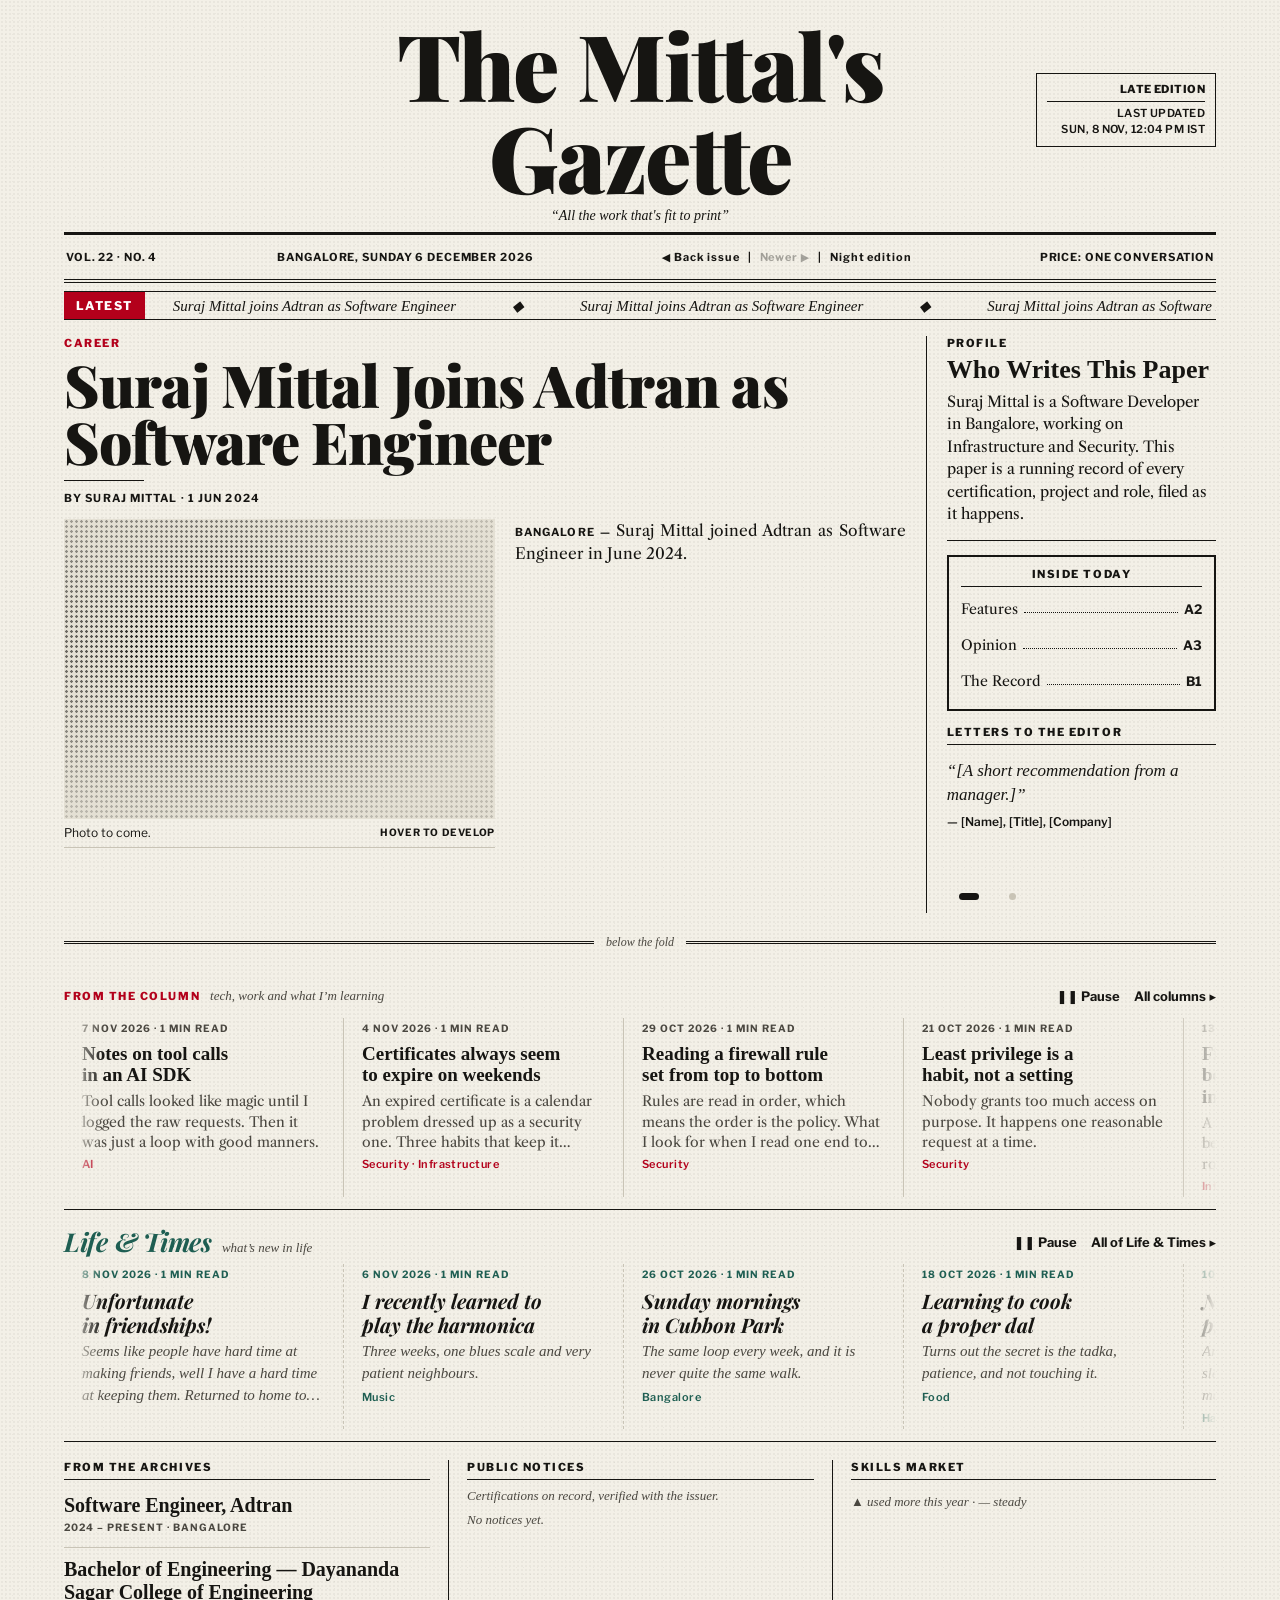
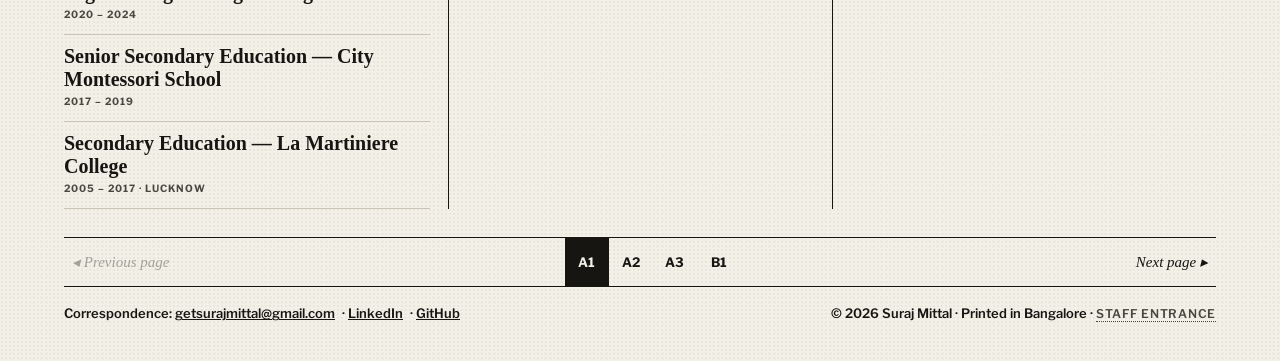
==== index.html @ 49b5676a "Replace the masthead clock with a Quote of the day The left ear now shows one quote a day from a lis" ====
<!doctype html>
<html lang="en">
<head>
<meta charset="utf-8">
<meta name="viewport" content="width=device-width, initial-scale=1">
<title>The Gazette</title>
<meta name="description" content="A running record of certifications, projects and work.">
<link rel="preconnect" href="https://fonts.googleapis.com">
<link rel="preconnect" href="https://fonts.gstatic.com" crossorigin>
<link href="https://fonts.googleapis.com/css2?family=Old+Standard+TT:ital,wght@0,400;0,700;1,400&family=Playfair+Display:wght@700;800;900&family=Libre+Caslon+Text:ital,wght@0,400;0,700;1,400&family=Libre+Franklin:wght@500;600;700;800&display=swap" rel="stylesheet">
<link rel="stylesheet" href="styles.css?v=20261108d">
<script>try{if(localStorage.getItem('gz-theme')==='night')document.documentElement.dataset.theme='night'}catch(e){}</script>
</head>
<body>

<div class="minibar" id="minibar">
  <div class="progress" id="progress"></div>
  <div class="wrap minibar-row">
    <a class="mini-title" href="#A1" data-brand>The Gazette</a>
    <nav class="mini-nav" aria-label="Pages" id="miniNav"></nav>
  </div>
</div>

<div class="wrap paper" id="paper">
  <header class="masthead-row" id="mastheadRow">
    <div class="ear ear-quote" id="quoteEar">
      <div class="ear-h">Quote of the day</div>
      <blockquote class="qotd" id="qotd"></blockquote>
    </div>
    <h1 class="masthead" data-brand>The Gazette</h1>
    <div class="ear ear-r">
      <div class="ear-h">Late edition</div>
      Last updated<br><span id="lastUpdated">—</span>
    </div>
  </header>
  <div class="motto">“All the work that's fit to print”</div>

  <div class="dateline">
    <span>Vol. <span id="vol"></span> · No. <span id="edNo"></span></span>
    <span id="dateText"></span>
    <span class="dateline-ctrls">
      <button type="button" class="lnk" id="older">◀ Back issue</button><span aria-hidden="true">|</span>
      <button type="button" class="lnk" id="newer">Newer ▶</button><span aria-hidden="true">|</span>
      <button type="button" class="lnk" id="nightBtn">Night edition</button>
    </span>
    <span>Price: one conversation</span>
  </div>
  <div class="dbl-rule"></div>

  <div class="ticker" aria-label="Latest headlines">
    <div class="ticker-tag">LATEST</div>
    <div class="ticker-win"><div class="ticker-run" id="tickerRun"></div></div>
  </div>

  <main id="pages">
    <!-- A1 · Front page -->
    <section class="page" data-page="A1" aria-label="Front page">
      <div class="front">
        <article class="lead story" id="lead"></article>
        <aside class="side">
          <div class="side-block">
            <div class="label">Profile</div>
            <h3 class="side-h">Who Writes This Paper</h3>
            <p class="just" id="profile"></p>
          </div>
          <div class="boxed">
            <div class="label center ruled">Inside Today</div>
            <div id="inside"></div>
          </div>
          <div id="lettersWrap">
            <div class="label ruled">Letters to the Editor</div>
            <div class="letter-box"><blockquote id="letter"></blockquote></div>
            <div class="dots" id="letterDots"></div>
          </div>
        </aside>
      </div>
      <div class="fold"><span></span><em>below the fold</em><span></span></div>
      <section class="strip-wrap tech" id="strip-tech" hidden aria-label="From The Column: tech, work and learning">
        <div class="strip-head">
          <div class="strip-title"><span class="label red">From The Column</span><span class="strip-sub">tech, work and what I’m learning</span></div>
          <span class="strip-ctrls">
            <button type="button" class="lnk strong strip-pause" data-strip="tech" aria-pressed="false">❚❚ Pause</button>
            <a class="lnk strong" href="#A3">All columns ▸</a>
          </span>
        </div>
        <div class="strip"><div class="strip-run"></div></div>
      </section>
      <section class="strip-wrap life" id="strip-life" hidden aria-label="Life and Times: what's new in life">
        <div class="strip-head">
          <div class="strip-title"><span class="strip-name">Life &amp; Times</span><span class="strip-sub">what’s new in life</span></div>
          <span class="strip-ctrls">
            <button type="button" class="lnk strong strip-pause" data-strip="life" aria-pressed="false">❚❚ Pause</button>
            <a class="lnk strong" href="#A3/life">All of Life &amp; Times ▸</a>
          </span>
        </div>
        <div class="strip"><div class="strip-run"></div></div>
      </section>
      <div class="below reveal">
        <div class="col"><div class="label ruled">From the Archives</div><div id="archives"></div></div>
        <div class="col col-rule"><div class="label ruled">Public Notices</div><p class="note">Certifications on record, verified with the issuer.</p><div id="notices"></div></div>
        <div class="col col-rule"><div class="label ruled">Skills Market</div><table class="market"><tbody id="market"></tbody></table><p class="note">▲ used more this year · — steady</p></div>
      </div>
    </section>

    <!-- A2 · Features -->
    <section class="page" data-page="A2" aria-label="Features" hidden>
      <div id="feature"></div>
      <div class="more-features" id="moreFeatures"></div>
    </section>

    <!-- A3 · Opinion -->
    <section class="page" data-page="A3" aria-label="Opinion" hidden>
      <div class="front">
        <div class="lead">
          <div class="label red ruled">A3 · Opinion — The Editor's Column</div>
          <div id="columns"></div>
        </div>
        <aside class="side">
          <div class="boxed thin" id="correctionsWrap">
            <div class="label ruled">Corrections &amp; Clarifications</div>
            <div id="corrections"></div>
          </div>
        </aside>
      </div>
    </section>

    <!-- B1 · The Record -->
    <section class="page" data-page="B1" aria-label="The Record" hidden>
      <div class="label red">B1 · The Record</div>
      <div class="scoreboard" id="scoreboard"></div>
      <div class="front">
        <div class="lead"><div class="label ruled">Honours List</div><div id="honours"></div></div>
        <aside class="side wide">
          <div class="label ruled">The Morgue — every edition ever printed</div>
          <div class="years" id="years"></div>
          <div id="morgue" class="fadeable"></div>
        </aside>
      </div>
    </section>
  </main>

  <nav class="pager" aria-label="Turn page">
    <button type="button" class="lnk it" id="prevPage">◂ Previous page</button>
    <div id="pagerNums"></div>
    <button type="button" class="lnk it" id="nextPage">Next page ▸</button>
  </nav>

  <footer class="foot" id="contact"></footer>
</div>

<div class="extra" id="extra" role="status" hidden>
  <div class="extra-top"><span class="extra-h">Extra! Extra!</span><button type="button" class="x" id="extraClose" aria-label="Dismiss">×</button></div>
  <p id="extraText"></p>
  <a class="lnk strong" id="extraGo" href="#A1">Catch up ▸</a>
</div>

<noscript><p class="wrap">This paper needs JavaScript to print. Please enable it.</p></noscript>
<script src="app.js?v=20261108d"></script>
</body>
</html>
---- styles.css ----
[hidden]{display:none !important}
:root{
  --bg:#F3F0E7; --ink:#161512; --sub:#4A4740; --rule:#C9C4B6;
  --grain:rgba(0,0,0,.045); --photo:#E4E0D4;
  --toneA:#C9B48A; --toneB:#8C7A5B; --toneC:#3E372B;
  --up:#0B6E3A; --red:#B3001B; --life:#1E5E52;
  --serif:'Libre Caslon Text',Georgia,serif;
  --display:'Playfair Display',Georgia,serif;
  --old:'Old Standard TT',Georgia,serif;
  --sans:'Libre Franklin',system-ui,sans-serif;
  --black:'Playfair Display',Georgia,serif;
}
:root[data-theme="night"]{
  --bg:#17160F; --ink:#E9E5DA; --sub:#B5B0A3; --rule:#45423A;
  --grain:rgba(255,255,255,.035); --photo:#26241D;
  --toneA:#8A7E62; --toneB:#4A4334; --toneC:#22201A; --up:#6FD39A; --life:#5FBFA9;
}
*{box-sizing:border-box}
html{scroll-behavior:smooth}
body{
  margin:0; color:var(--ink); font-family:var(--serif);
  background-color:var(--bg);
  background-image:radial-gradient(var(--grain) .8px,transparent 1px),radial-gradient(var(--grain) .6px,transparent .9px);
  background-size:4px 4px,7px 7px; background-position:0 0,2px 3px;
  transition:background-color .5s,color .5s;
}
a{color:inherit} a:hover{color:var(--red)}
img{max-width:100%;display:block}
.wrap{max-width:1200px;margin:0 auto;padding-left:24px;padding-right:24px}
.paper{padding-top:18px;padding-bottom:40px;transform-origin:top center;animation:unfold 1.1s cubic-bezier(.2,.8,.2,1) both}

/* buttons that look like newspaper text */
.lnk{min-height:44px;padding:0 8px;border:0;background:transparent;color:var(--ink);font:inherit;letter-spacing:inherit;cursor:pointer;text-decoration:none;display:inline-flex;align-items:center}
.lnk:hover{text-decoration:underline;text-underline-offset:3px;color:var(--ink)}
.lnk.it{font:italic 15px var(--old)}
.lnk.strong{font:700 13px var(--sans);padding:0}
.lnk:disabled{opacity:.35;cursor:default;text-decoration:none}
:focus-visible{outline:2px solid var(--red);outline-offset:2px}

/* sticky mini masthead */
.minibar{position:fixed;top:0;left:0;right:0;z-index:20;background:var(--bg);border-bottom:1px solid var(--ink);transform:translateY(-100%);opacity:0;transition:transform .35s,opacity .35s}
.minibar.on{transform:none;opacity:1}
.progress{height:3px;background:var(--red);transform-origin:left;transform:scaleX(0)}
.minibar-row{display:flex;flex-wrap:wrap;align-items:center;justify-content:space-between;gap:8px}
.mini-title{font:900 24px var(--black);letter-spacing:-.01em;text-decoration:none}
.mini-nav{display:flex;flex-wrap:wrap}
.mini-nav a{min-height:44px;padding:0 10px;display:inline-flex;align-items:center;text-decoration:none;font:600 12px var(--sans);letter-spacing:.06em;text-transform:uppercase}
.mini-nav a[aria-current="page"]{font-weight:800;box-shadow:inset 0 -3px 0 var(--red)}

/* masthead */
.masthead-row{display:flex;flex-wrap:wrap;align-items:center;gap:16px}
.ear{flex:1 1 180px;border:1px solid var(--ink);padding:8px 10px;font:600 11px/1.45 var(--sans);text-transform:uppercase;letter-spacing:.04em}
.ear-r{text-align:right}
/* quote of the day (left ear) */
.ear-quote.empty{visibility:hidden} /* keeps the masthead centred when there is no quote */
.qotd{margin:0;font:italic 400 14px/1.4 var(--old);text-transform:none;letter-spacing:0;display:-webkit-box;-webkit-line-clamp:5;-webkit-box-orient:vertical;overflow:hidden}
.qotd footer{margin-top:4px;font:600 10.5px var(--sans);font-style:normal;letter-spacing:.06em;text-transform:uppercase;color:var(--sub)}
#lastUpdated{font-variant-numeric:tabular-nums}
.ear-h{font-weight:800;border-bottom:1px solid var(--ink);padding-bottom:3px;margin-bottom:4px}
.masthead{flex:999 1 520px;margin:0;text-align:center;font:900 clamp(44px,7.4vw,92px)/1 var(--black);letter-spacing:-.02em}
.motto{text-align:center;font:italic 14px var(--old);margin:6px 0 8px}
.dateline{border-top:3px solid var(--ink);border-bottom:1px solid var(--ink);padding:0 2px;display:flex;flex-wrap:wrap;align-items:center;justify-content:space-between;gap:4px 16px;font:700 11px var(--sans);text-transform:uppercase;letter-spacing:.08em}
.dateline-ctrls{display:flex;align-items:center;flex-wrap:wrap}
.dbl-rule{height:3px;border-bottom:1px solid var(--ink)}

/* ticker */
.ticker{display:flex;margin-top:8px;border-top:1px solid var(--ink);border-bottom:1px solid var(--ink);overflow:hidden}
.ticker-tag{flex:none;padding:6px 12px;background:var(--red);color:#fff;font:800 12px var(--sans);letter-spacing:.12em;display:flex;align-items:center}
.ticker-win{flex:1;overflow:hidden;white-space:nowrap;display:flex;align-items:center}
.ticker-run{display:inline-block;animation:tick 34s linear infinite;font:italic 15px var(--old)}
.ticker-run span{padding:0 28px}
.ticker-run .half{padding:0}
.ticker:hover .ticker-run{animation-play-state:paused}

/* common text bits */
.label{font:800 11px var(--sans);letter-spacing:.14em;text-transform:uppercase}
.label.red{color:var(--red)}
.label.center{text-align:center}
.ruled{border-bottom:1px solid var(--ink);padding-bottom:5px;margin-bottom:4px}
.note{margin:8px 0 6px;font:italic 13px var(--old);color:var(--sub)}
.just{text-align:justify;hyphens:auto}
.side .just{text-align:left;hyphens:manual} /* the sidebar is too narrow to justify without wide gaps */
.kicker{font:800 11px var(--sans);letter-spacing:.14em;text-transform:uppercase;color:var(--red)}
.byline{font:700 11px var(--sans);letter-spacing:.1em;text-transform:uppercase;margin-bottom:14px}
.deck{margin:0 0 10px;font:italic 400 22px/1.3 var(--old)}
.short-rule{width:80px;border-top:1px solid var(--ink);margin:10px 0}

/* front page */
.page{margin-top:16px}
.page.turning{transform-origin:left center;animation:pageIn .7s cubic-bezier(.2,.8,.2,1) both}
.front{display:flex;flex-wrap:wrap}
.lead{flex:999 1 620px;min-width:0;padding-right:20px;transition:opacity .3s}
.lead.fading{opacity:0}
.side{flex:1 1 290px;min-width:0;border-left:1px solid var(--ink);padding-left:20px;display:flex;flex-direction:column;gap:14px}
.side.wide{flex:1 1 360px}
.side-block{border-bottom:1px solid var(--ink);padding-bottom:14px}
.side-h{margin:6px 0;font:700 26px/1.1 var(--old)}
.side p{margin:0;font-size:15px;line-height:1.5}
.boxed{border:2px solid var(--ink);padding:10px 12px}
.boxed.thin{border-width:1px;padding:14px}
.headline{margin:6px 0 8px;font:900 clamp(36px,5vw,58px)/.98 var(--display);letter-spacing:-.015em;animation:ink 1.2s ease-out .9s both}
.lead-grid{display:flex;flex-wrap:wrap;gap:20px}
.np-body{flex:1 1 280px;min-width:0;font-size:15.5px;line-height:1.5;text-align:justify;hyphens:auto}
.np-body p{margin:0 0 10px;text-indent:1.4em}
.np-body p:first-child{text-indent:0}
.np-body .city{font:700 11px var(--sans);letter-spacing:.1em}
.dropcap{float:left;font:900 58px/.82 var(--display);padding:6px 6px 0 0}
.story .hl{background-image:linear-gradient(currentColor,currentColor);background-size:0 1px;background-repeat:no-repeat;background-position:0 100%;transition:background-size .45s ease}
.story:hover .hl,.story:focus-within .hl{background-size:100% 1px}

/* halftone photo */
.photo{flex:1 1 320px;margin:0}
.photo-frame{position:relative;height:300px;background:var(--photo);overflow:hidden}
.photo-frame img{width:100%;height:100%;object-fit:cover;filter:grayscale(1) contrast(1.15);transition:filter .7s}
.photo .tone{position:absolute;inset:0;background:radial-gradient(ellipse at 38% 42%,var(--toneA) 0%,var(--toneB) 55%,var(--toneC) 100%);opacity:0;transition:opacity .7s}
.photo .dots{position:absolute;inset:0;background-image:radial-gradient(circle,var(--ink) 1.1px,transparent 1.5px);background-size:5px 5px;-webkit-mask-image:radial-gradient(ellipse at 38% 42%,#000 18%,rgba(0,0,0,.55) 45%,rgba(0,0,0,.18) 80%);mask-image:radial-gradient(ellipse at 38% 42%,#000 18%,rgba(0,0,0,.55) 45%,rgba(0,0,0,.18) 80%);transition:opacity .7s}
.photo.has-img .dots{-webkit-mask-image:none;mask-image:none;opacity:.35;mix-blend-mode:multiply}
.photo:hover .dots{opacity:.08}
.photo:hover .tone{opacity:1}
.photo:hover img{filter:none}
.photo figcaption{font:12px/1.4 var(--sans);margin-top:6px;padding-bottom:6px;border-bottom:1px solid var(--rule);display:flex;justify-content:space-between;gap:12px}
.photo figcaption b{font-weight:700;letter-spacing:.06em;text-transform:uppercase;font-size:10px;white-space:nowrap}

/* inside index */
.idx{width:100%;min-height:36px;display:flex;align-items:center;gap:6px;text-decoration:none;font:14px var(--serif)}
.idx .lead-dots{flex:1;border-bottom:1px dotted var(--ink);margin-top:8px}
.idx b{font:700 13px var(--sans)}
.idx:hover span:first-child{text-decoration:underline}

/* letters */
.letter-box{min-height:132px}
.letter-box blockquote{margin:0;padding:10px 0 0;font:italic 17px/1.45 var(--old);transition:opacity .5s}
.letter-box blockquote.off{opacity:0}
.letter-box footer{font:600 12px var(--sans);font-style:normal;margin-top:6px}
.dots{display:flex}
.dots button{width:44px;height:32px;padding:0;border:0;background:transparent;cursor:pointer;display:flex;align-items:center;justify-content:center}
.dots span{display:block;width:7px;height:7px;border-radius:4px;background:var(--rule);transition:width .3s,background .3s}
.dots button[aria-current="true"] span{width:20px;background:var(--ink)}

/* below the fold */
.fold{display:flex;align-items:center;gap:12px;margin:22px 0 14px;font:italic 12px var(--old);color:var(--sub)}
.fold span{flex:1;border-top:3px double var(--ink)}
/* From The Column: published posts drifting sideways below the fold */
.strip-wrap{border-bottom:1px solid var(--ink);padding:10px 0 12px}
.strip-wrap:last-of-type{margin-bottom:18px}
.strip-head{display:flex;flex-wrap:wrap;justify-content:space-between;align-items:center;gap:4px 12px}
.strip-title{display:flex;flex-wrap:wrap;align-items:baseline;gap:4px 10px}
.strip-sub{font:italic 13px var(--old);color:var(--sub)}
.strip-ctrls{display:flex;gap:14px}
.strip-wrap.life .strip-run{animation-direction:reverse}
.strip-name{font:italic 700 26px/1 var(--display);color:var(--life);letter-spacing:-.01em}
.life .post-card{border-right-style:dashed}
.life .post-card h4{font:italic 700 20px/1.18 var(--display)}
.life .post-card p{font:italic 15px/1.45 var(--old)}
.life .post-card .tags,.life .post-card .meta{color:var(--life)}
.col-section{font:italic 700 24px var(--display);color:var(--life);border-bottom:1px solid var(--ink);padding-bottom:6px;margin:30px 0 4px}
.col-section.tech{font:800 11px var(--sans);letter-spacing:.14em;text-transform:uppercase;color:var(--red);margin-top:16px}
.strip{overflow:hidden;-webkit-mask-image:linear-gradient(90deg,transparent,#000 40px,#000 calc(100% - 40px),transparent);mask-image:linear-gradient(90deg,transparent,#000 40px,#000 calc(100% - 40px),transparent)}
.strip-run{display:flex;width:max-content;animation:tick var(--lap,48s) linear infinite}
.strip:hover .strip-run,.strip:focus-within .strip-run,.strip-wrap.paused .strip-run{animation-play-state:paused}
.strip.still{-webkit-mask-image:none;mask-image:none}
.strip.still .strip-run{animation:none}
.post-card{width:280px;flex:none;padding:4px 18px;border-right:1px solid var(--rule);text-decoration:none;display:flex;flex-direction:column;gap:5px}
.post-card:hover h4{text-decoration:underline;text-underline-offset:3px}
.post-card h4{margin:0;font:700 19px/1.15 var(--old);text-wrap:balance}
.post-card p{margin:0;font-size:14px;line-height:1.45;color:var(--sub);display:-webkit-box;-webkit-line-clamp:3;-webkit-box-orient:vertical;overflow:hidden}
.post-card .tags{font:600 11px var(--sans);color:var(--red);letter-spacing:.04em}
/* a post on A3 */
.post-body{max-width:68ch;font-size:16.5px;line-height:1.65}
.post-body h2,.post-body h3{font:700 24px/1.2 var(--old);margin:26px 0 8px}
.post-body h3{font-size:20px}
.post-body blockquote{margin:16px 0;padding:4px 0 4px 16px;border-left:3px solid var(--red);font:italic 18px/1.5 var(--old)}
.post-body code{font:14px/1.5 ui-monospace,Consolas,monospace;background:var(--photo);padding:1px 4px}
.post-body pre{overflow-x:auto;background:var(--photo);padding:12px 14px}
.post-body pre code{padding:0;background:none}
.post-body img{margin:16px 0}
.post-tags{display:flex;flex-wrap:wrap;gap:6px;margin:20px 0 4px}
.post-tags span{font:700 11px var(--sans);letter-spacing:.06em;text-transform:uppercase;border:1px solid var(--ink);padding:2px 8px}
.below{display:grid;grid-template-columns:repeat(auto-fit,minmax(260px,1fr))}
.col{padding:0 18px}
.col:first-child{padding-left:0}
.col:last-child{padding-right:0}
.col-rule{border-left:1px solid var(--ink)}
.arch{padding:10px 0;border-bottom:1px solid var(--rule)}
.arch h4{margin:0 0 4px;font:700 20px/1.15 var(--old)}
.meta{font:700 10px var(--sans);letter-spacing:.1em;text-transform:uppercase;color:var(--sub);margin-bottom:4px}
.arch p{margin:0;font-size:14.5px;line-height:1.5}
.arch .more{margin-top:6px;animation:slideUp .35s ease both}
.arch .lnk{min-height:36px;padding:0;font:italic 13px var(--old)}
.notice{display:flex;align-items:baseline;gap:6px;padding:7px 0;font-size:15px}
.notice .lead-dots{flex:1;border-bottom:1px dotted var(--ink)}
.notice time{font:700 12px var(--sans);white-space:nowrap}
.stamp{display:inline-block;font:800 10px var(--sans);letter-spacing:.1em;color:var(--red);border:2px solid var(--red);padding:1px 5px;animation:thump .6s cubic-bezier(.3,1.6,.5,1) 2s both}
.market{width:100%;border-collapse:collapse;font:500 13px var(--sans);margin-top:6px}
.market td{padding:7px 0;border-bottom:1px dotted var(--rule)}
.market td.spark{padding:7px 8px;width:96px}
.market td.mv{text-align:right;font-weight:800}
.market .up{color:var(--up)} .market .steady{color:var(--sub)}
.market polyline{stroke-dasharray:240;animation:draw 1.6s ease-out 1.4s both}

/* features page */
.feature-head{margin:8px 0 6px;font:900 clamp(34px,4.5vw,52px)/1 var(--display);letter-spacing:-.015em}
.feature-deck{margin:0 0 18px;font:italic 400 21px/1.35 var(--old);padding-bottom:14px;border-bottom:1px solid var(--ink)}
.case{display:grid;grid-template-columns:repeat(auto-fit,minmax(240px,1fr))}
.case > div{padding:0 18px 16px}
.case > div:first-child{padding-left:0}
.case > div + div{border-left:1px solid var(--ink)}
.case p{margin:6px 0 0;font-size:15.5px;line-height:1.55;text-align:justify;hyphens:auto}
.body-cols{column-width:300px;column-gap:32px;column-rule:1px solid var(--rule);font-size:15.5px;line-height:1.55;text-align:justify;hyphens:auto}
.body-cols p{margin:0 0 10px}
.pull{margin:28px 0;padding:18px 0;border-top:3px double var(--ink);border-bottom:3px double var(--ink);text-align:center;font:italic 700 clamp(22px,3vw,30px)/1.3 var(--old)}
.feature-foot{display:flex;flex-wrap:wrap;gap:24px;align-items:flex-start}
.feature-foot .photo{flex:2 1 420px}
.numbers{flex:1 1 240px;border:2px solid var(--ink);padding:14px}
.numbers .big{font:900 40px var(--display)}
.numbers .small{font-size:14px;margin-bottom:10px}
.more-features{margin-top:28px}
.more-features a{display:block;padding:10px 0;border-bottom:1px solid var(--rule);font:700 19px var(--old);text-decoration:none}

/* opinion */
.col-card{padding:16px 0;border-bottom:1px solid var(--rule);display:block;text-decoration:none}
.col-card h3{margin:6px 0 0;font:700 26px/1.15 var(--old)}
.col-card .excerpt{margin:0;font-size:15.5px;line-height:1.55;font-style:italic;max-height:0;overflow:hidden;opacity:0;transition:max-height .45s ease,opacity .45s ease,margin .45s}
.col-card:hover .excerpt,.col-card:focus-visible .excerpt{max-height:140px;opacity:1;margin-top:8px}
.correction{margin:10px 0 0;font-size:14.5px;line-height:1.55}
.column-full{max-width:720px}
.column-full p{font-size:17px;line-height:1.65;margin:0 0 14px}

/* record */
.scoreboard{display:grid;grid-template-columns:repeat(auto-fit,minmax(170px,1fr));border-top:1px solid var(--ink);border-bottom:1px solid var(--ink);margin:8px 0 22px}
.score{padding:14px 12px;text-align:center;border-right:1px solid var(--rule)}
.score:last-child{border-right:0}
.score .n{font:900 46px/1 var(--display)}
.score .l{font:700 11px var(--sans);letter-spacing:.1em;text-transform:uppercase;margin-top:6px}
.honour{padding:12px 0;border-bottom:1px solid var(--rule);display:flex;gap:12px;align-items:baseline}
.honour .star{font:900 22px var(--display);color:var(--red)}
.honour .t{font:700 19px var(--old)}
.honour .m{font-size:14px;color:var(--sub)}
.years{display:flex;flex-wrap:wrap;gap:4px;margin:8px 0}
.years button{min-height:40px;padding:0 12px;cursor:pointer;font:700 12px var(--sans);border:1px solid var(--ink);background:transparent;color:var(--ink)}
.years button[aria-pressed="true"]{background:var(--ink);color:var(--bg)}
.fadeable{transition:opacity .25s}
.fadeable.off{opacity:0}
.morgue-row{display:flex;gap:10px;align-items:baseline;width:100%;min-height:40px;padding:8px 0;border:0;border-bottom:1px dotted var(--rule);background:transparent;color:var(--ink);font:15px var(--serif);text-align:left;cursor:pointer}
.morgue-row b{font:700 12px var(--sans);min-width:58px}
.morgue-row span{flex:1}
.morgue-row:hover span{text-decoration:underline}
.morgue-row time{font:600 12px var(--sans);color:var(--sub)}

/* pager + footer */
.pager{margin-top:28px;border-top:1px solid var(--ink);border-bottom:1px solid var(--ink);display:flex;align-items:center;justify-content:space-between;gap:8px;flex-wrap:wrap}
#pagerNums{display:flex;flex-wrap:wrap}
#pagerNums a{min-width:44px;min-height:48px;display:inline-flex;align-items:center;justify-content:center;text-decoration:none;font:700 13px var(--sans)}
#pagerNums a[aria-current="page"]{background:var(--ink);color:var(--bg)}
.foot{margin-top:18px;display:flex;flex-wrap:wrap;gap:12px 24px;align-items:center;justify-content:space-between;font:600 13px var(--sans)}
.foot .links a{margin-right:4px}
.staff{font:600 12px var(--sans);letter-spacing:.06em;text-transform:uppercase;color:var(--sub);text-decoration:none;border-bottom:1px dotted var(--sub)}
.staff:hover{color:var(--red);border-color:var(--red)}

/* extra toast */
.extra{position:fixed;right:24px;bottom:24px;z-index:30;width:320px;max-width:calc(100% - 48px);background:var(--bg);border:2px solid var(--ink);box-shadow:6px 6px 0 var(--ink);padding:14px 16px;animation:slideUp .5s cubic-bezier(.2,.8,.2,1) both}
.extra-top{display:flex;justify-content:space-between;align-items:center}
.extra-h{font:900 22px var(--display);color:var(--red)}
.extra p{margin:2px 0 10px;font-size:15px;line-height:1.45}
.x{width:44px;height:44px;border:0;background:transparent;color:var(--ink);font-size:22px;cursor:pointer}

/* scroll reveal (JS fallback adds .in) */
.reveal{opacity:0;transform:translateY(28px);transition:opacity .7s ease,transform .7s ease}
.reveal.in{opacity:1;transform:none}

@keyframes tick{0%{transform:translateX(0)}100%{transform:translateX(-50%)}}
@keyframes ink{0%{opacity:0;filter:blur(7px)}100%{opacity:1;filter:blur(0)}}
@keyframes thump{0%{opacity:0;transform:scale(2.2) rotate(-14deg)}60%{opacity:1;transform:scale(.92) rotate(-8deg)}100%{transform:scale(1) rotate(-8deg)}}
@keyframes unfold{0%{opacity:0;transform:perspective(1800px) rotateX(-62deg) translateY(-40px)}100%{opacity:1;transform:none}}
@keyframes pageIn{0%{opacity:.15;transform:perspective(2000px) rotateY(-70deg)}100%{opacity:1;transform:none}}
@keyframes draw{from{stroke-dashoffset:240}to{stroke-dashoffset:0}}
@keyframes slideUp{from{opacity:0;transform:translateY(30px)}to{opacity:1;transform:none}}

@media (max-width:700px){
  .lead{padding-right:0}
  .side{border-left:0;padding-left:0;border-top:1px solid var(--ink);padding-top:14px;margin-top:16px}
  .col{padding:0 !important}
  .col-rule{border-left:0;border-top:1px solid var(--ink);padding-top:12px !important;margin-top:12px}
  .case > div{padding:0 0 16px !important}
  .case > div + div{border-left:0;border-top:1px solid var(--ink);padding-top:12px !important}
  .ear{flex-basis:45%}
}
@media (prefers-reduced-motion:reduce){
  *,*::before,*::after{animation:none !important;transition:none !important}
  .reveal{opacity:1;transform:none}
  html{scroll-behavior:auto}
  .strip{overflow-x:auto;-webkit-mask-image:none;mask-image:none}
  .strip-pause{display:none !important}
}
@media print{
  .minibar,.ticker,.pager,.extra,.dateline-ctrls{display:none !important}
  .page[hidden]{display:block !important}
}
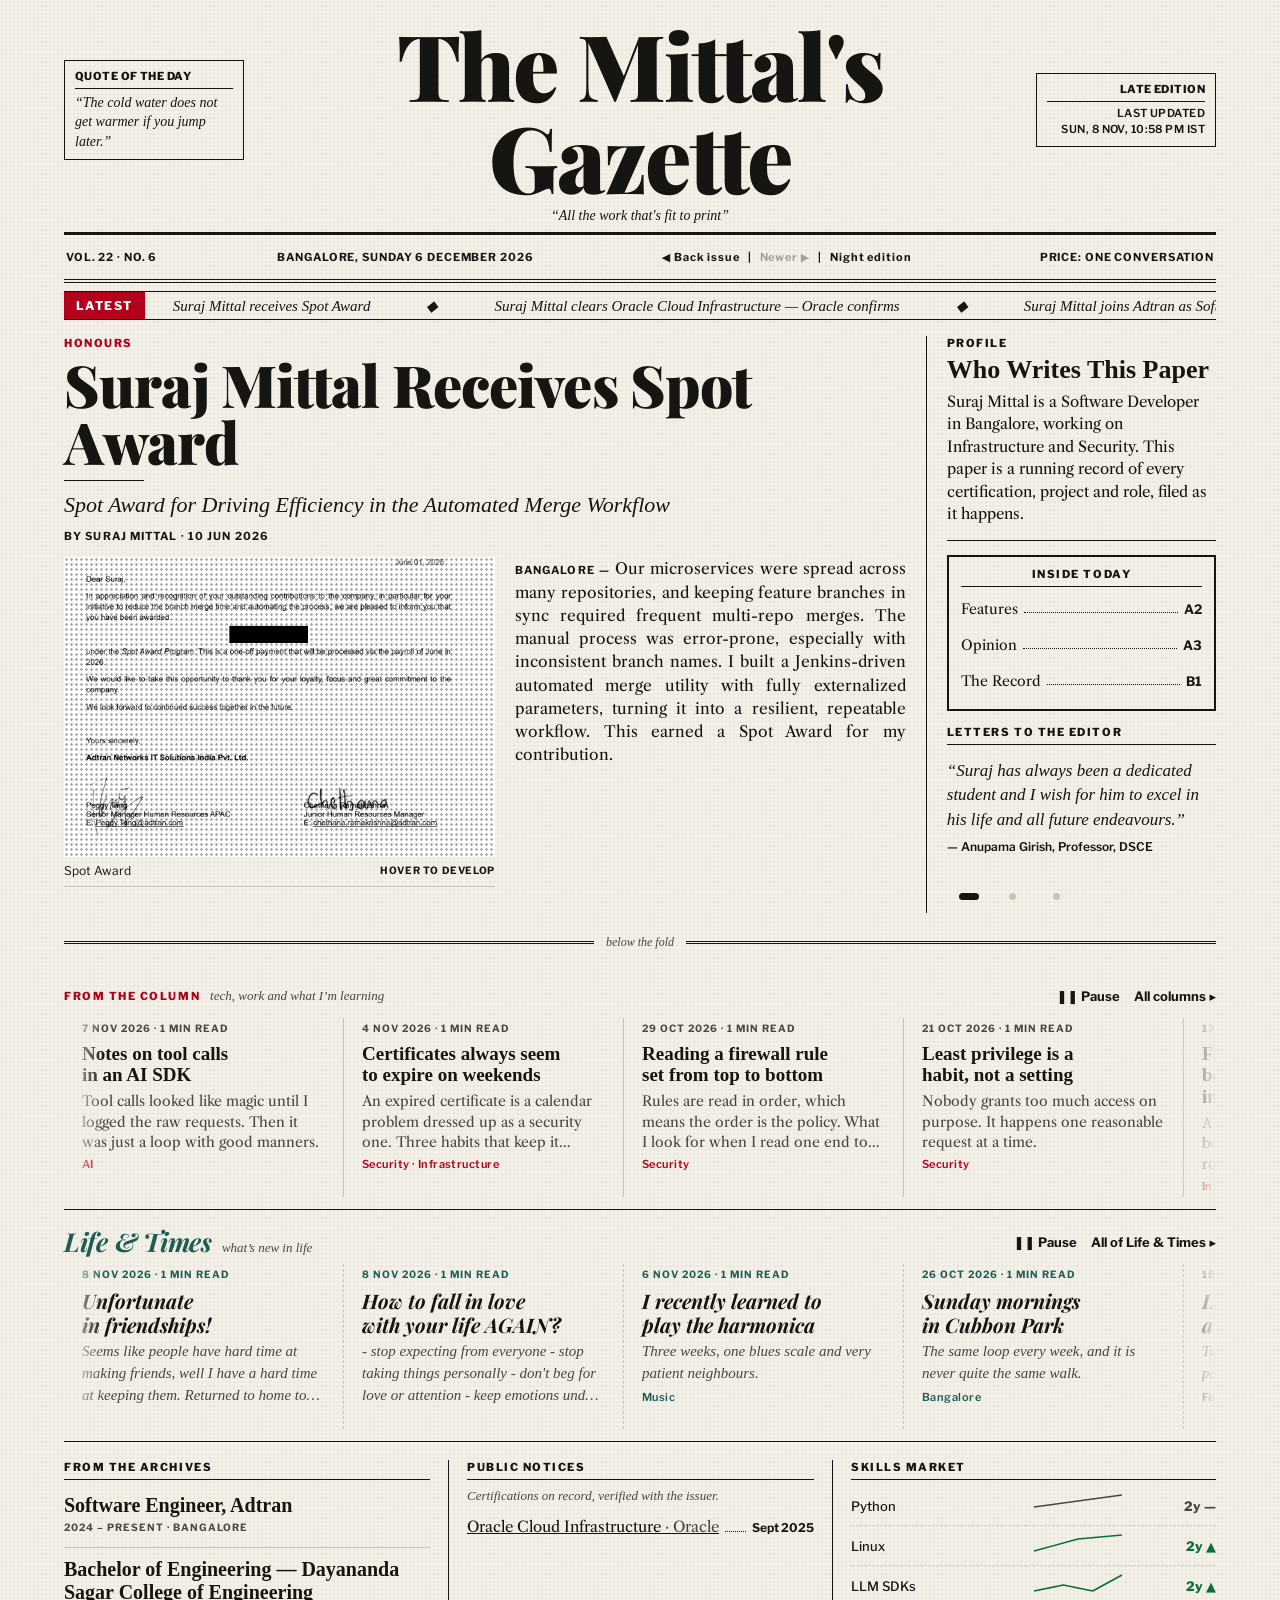
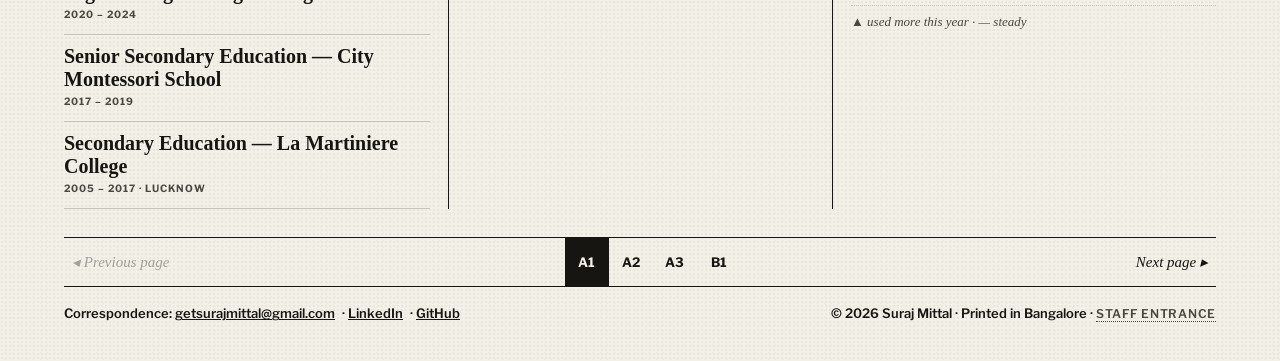
==== commit a5c490d2: "Hide the photo frame when a story has no photo Stories without a photo no longer show the "Photo to " ====
--- a/index.html
+++ b/index.html
@@ -8,7 +8,7 @@
 <link rel="preconnect" href="https://fonts.googleapis.com">
 <link rel="preconnect" href="https://fonts.gstatic.com" crossorigin>
 <link href="https://fonts.googleapis.com/css2?family=Old+Standard+TT:ital,wght@0,400;0,700;1,400&family=Playfair+Display:wght@700;800;900&family=Libre+Caslon+Text:ital,wght@0,400;0,700;1,400&family=Libre+Franklin:wght@500;600;700;800&display=swap" rel="stylesheet">
-<link rel="stylesheet" href="styles.css?v=20261108d">
+<link rel="stylesheet" href="styles.css?v=20261108e">
 <script>try{if(localStorage.getItem('gz-theme')==='night')document.documentElement.dataset.theme='night'}catch(e){}</script>
 </head>
 <body>
@@ -155,6 +155,6 @@
 </div>
 
 <noscript><p class="wrap">This paper needs JavaScript to print. Please enable it.</p></noscript>
-<script src="app.js?v=20261108d"></script>
+<script src="app.js?v=20261108e"></script>
 </body>
 </html>
--- a/styles.css
+++ b/styles.css
@@ -101,6 +101,8 @@
 .headline{margin:6px 0 8px;font:900 clamp(36px,5vw,58px)/.98 var(--display);letter-spacing:-.015em;animation:ink 1.2s ease-out .9s both}
 .lead-grid{display:flex;flex-wrap:wrap;gap:20px}
 .np-body{flex:1 1 280px;min-width:0;font-size:15.5px;line-height:1.5;text-align:justify;hyphens:auto}
+/* no photo: the story spans the lead, set in newspaper columns */
+.lead-grid:not(:has(.photo)) .np-body{column-width:280px;column-gap:28px;column-rule:1px solid var(--rule)}
 .np-body p{margin:0 0 10px;text-indent:1.4em}
 .np-body p:first-child{text-indent:0}
 .np-body .city{font:700 11px var(--sans);letter-spacing:.1em}
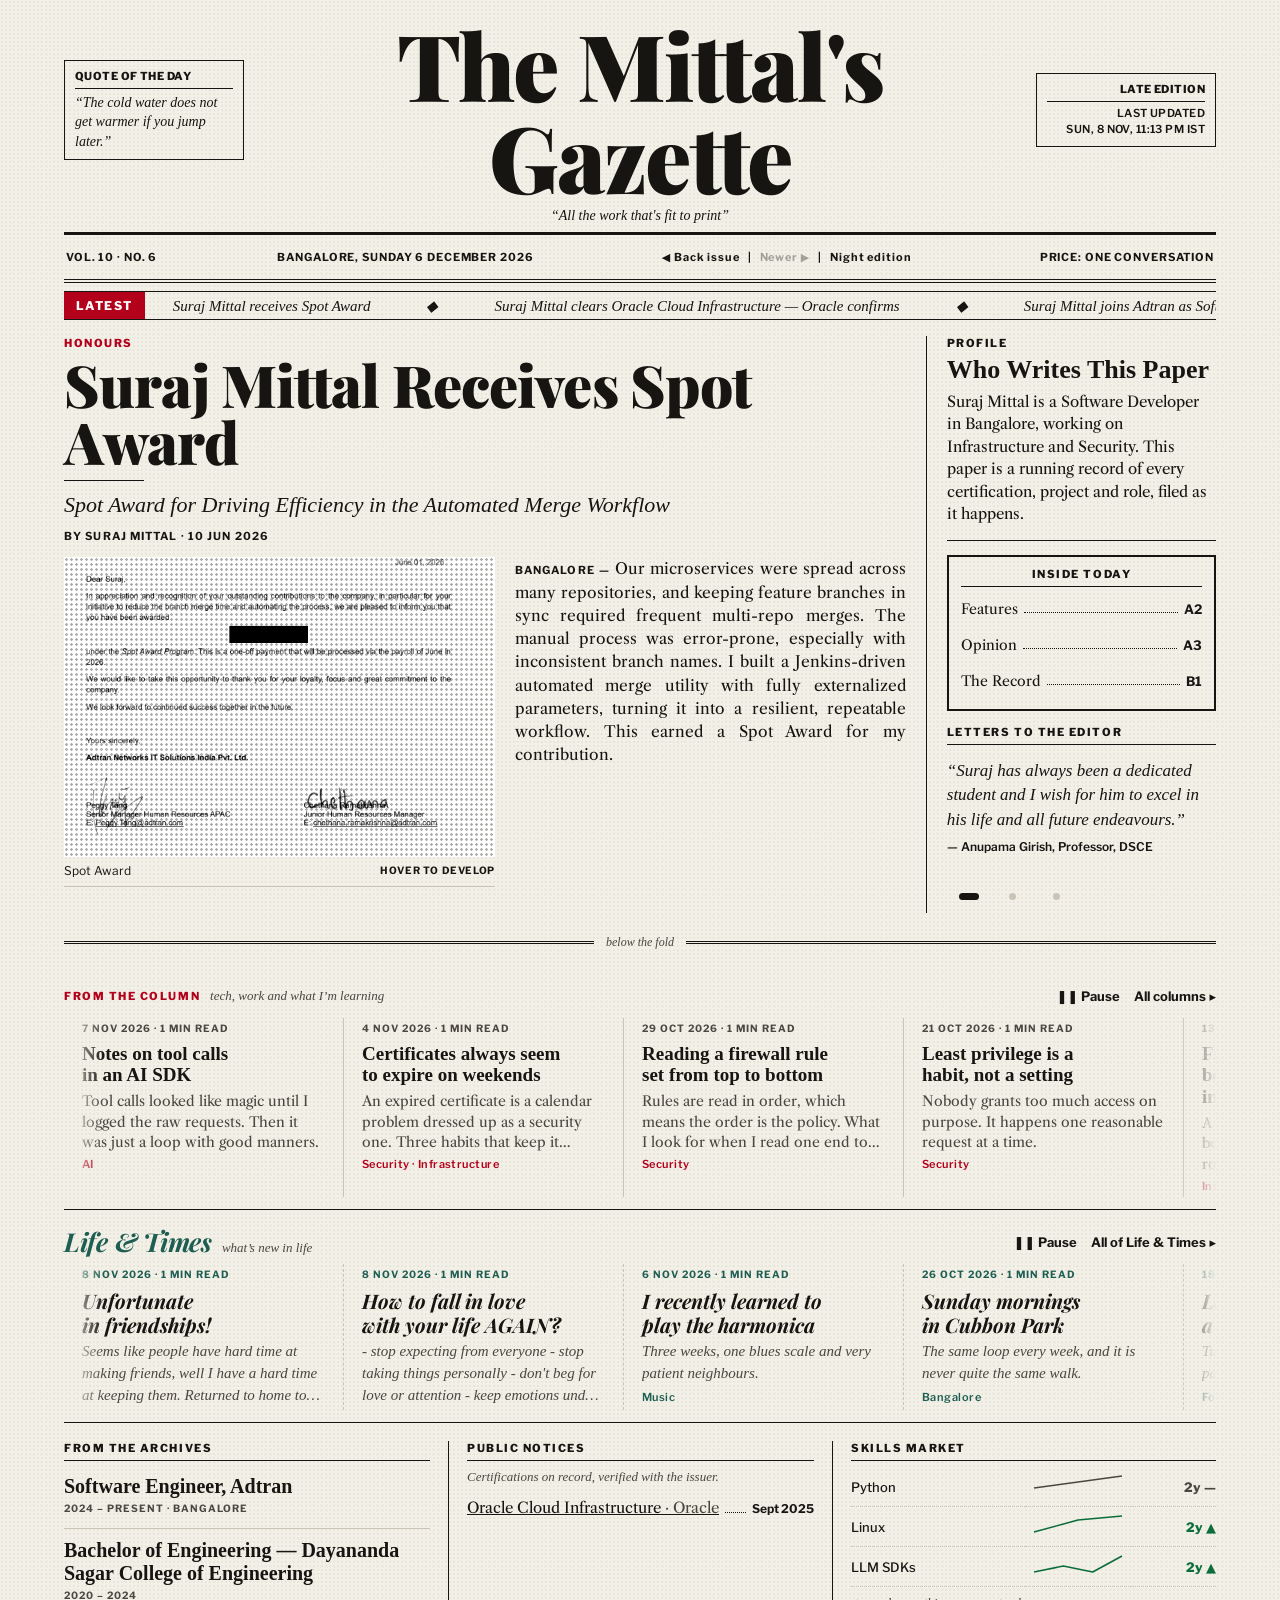
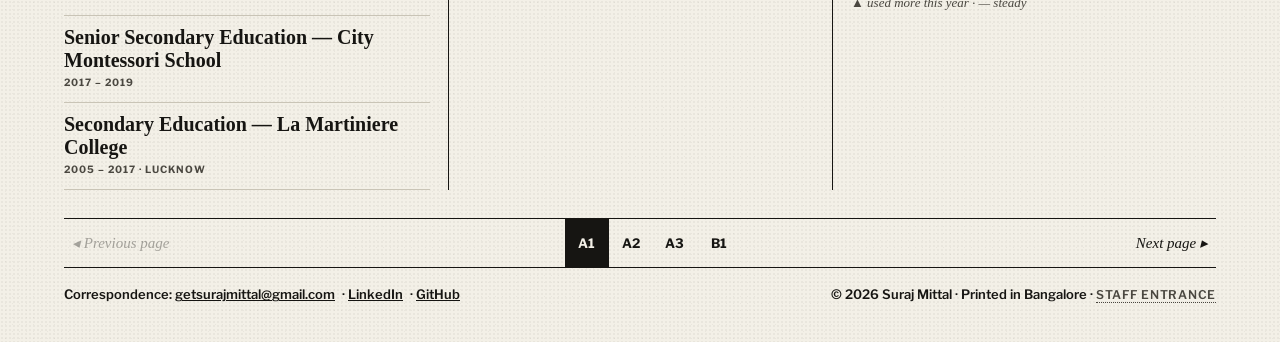
==== commit f7a9709c: "Date completed education by its end date A "Completes …" story was bylined, ordered and filed in the" ====
--- a/index.html
+++ b/index.html
@@ -8,7 +8,7 @@
 <link rel="preconnect" href="https://fonts.googleapis.com">
 <link rel="preconnect" href="https://fonts.gstatic.com" crossorigin>
 <link href="https://fonts.googleapis.com/css2?family=Old+Standard+TT:ital,wght@0,400;0,700;1,400&family=Playfair+Display:wght@700;800;900&family=Libre+Caslon+Text:ital,wght@0,400;0,700;1,400&family=Libre+Franklin:wght@500;600;700;800&display=swap" rel="stylesheet">
-<link rel="stylesheet" href="styles.css?v=20261108e">
+<link rel="stylesheet" href="styles.css?v=20261109a">
 <script>try{if(localStorage.getItem('gz-theme')==='night')document.documentElement.dataset.theme='night'}catch(e){}</script>
 </head>
 <body>
@@ -155,6 +155,6 @@
 </div>
 
 <noscript><p class="wrap">This paper needs JavaScript to print. Please enable it.</p></noscript>
-<script src="app.js?v=20261108e"></script>
+<script src="app.js?v=20261109a"></script>
 </body>
 </html>
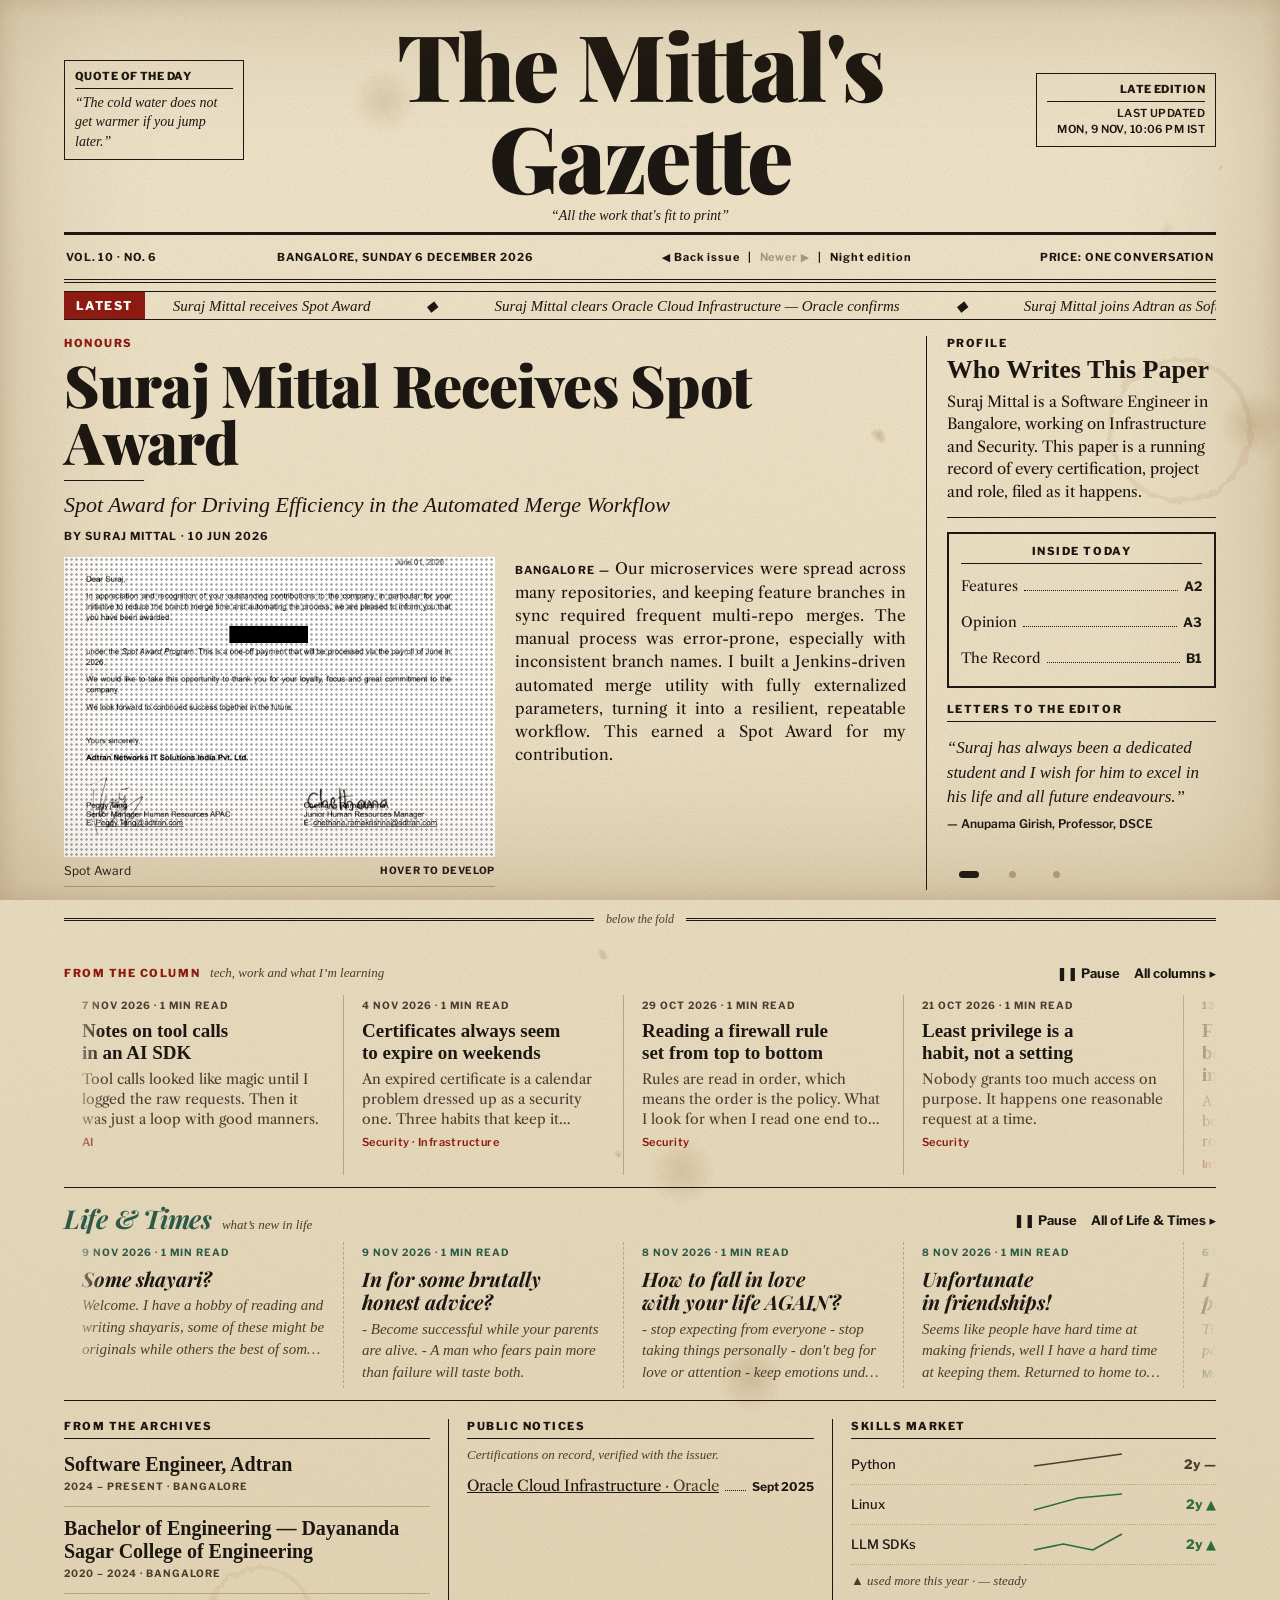
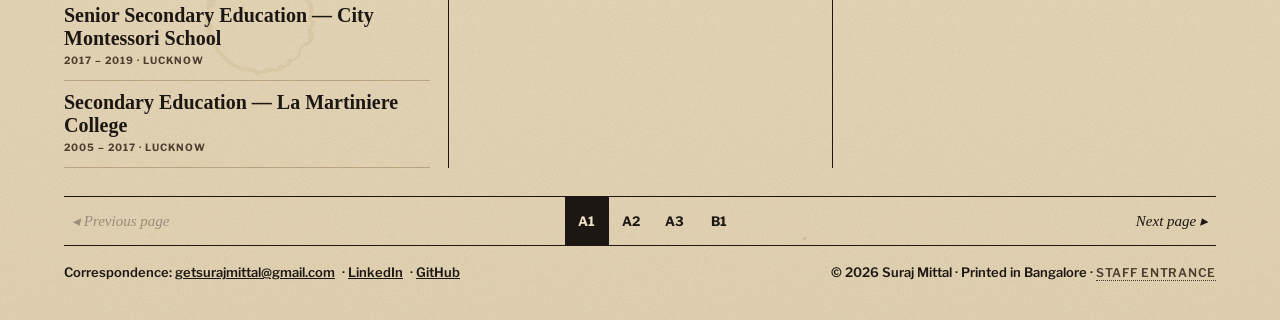
==== commit 98b775a3: "Age the paper: yellowed newsprint, light foxing and a deeper red Adds an aged-paper look to the day " ====
--- a/index.html
+++ b/index.html
@@ -8,7 +8,7 @@
 <link rel="preconnect" href="https://fonts.googleapis.com">
 <link rel="preconnect" href="https://fonts.gstatic.com" crossorigin>
 <link href="https://fonts.googleapis.com/css2?family=Old+Standard+TT:ital,wght@0,400;0,700;1,400&family=Playfair+Display:wght@700;800;900&family=Libre+Caslon+Text:ital,wght@0,400;0,700;1,400&family=Libre+Franklin:wght@500;600;700;800&display=swap" rel="stylesheet">
-<link rel="stylesheet" href="styles.css?v=20261109a">
+<link rel="stylesheet" href="styles.css?v=20261109b">
 <script>try{if(localStorage.getItem('gz-theme')==='night')document.documentElement.dataset.theme='night'}catch(e){}</script>
 </head>
 <body>
@@ -155,6 +155,6 @@
 </div>
 
 <noscript><p class="wrap">This paper needs JavaScript to print. Please enable it.</p></noscript>
-<script src="app.js?v=20261109a"></script>
+<script src="app.js?v=20261109b"></script>
 </body>
 </html>
--- a/styles.css
+++ b/styles.css
@@ -298,3 +298,23 @@
   .minibar,.ticker,.pager,.extra,.dateline-ctrls{display:none !important}
   .page[hidden]{display:block !important}
 }
+
+
+/* ===== Aged paper (day edition only; the night edition keeps its own colours) ===== */
+:root:not([data-theme="night"]){
+  --bg:#EEE2C6; --ink:#1C1712; --sub:#4A3D2E; --rule:#B9A47F;
+  --photo:#DCCBA5; --toneA:#C2A675; --toneB:#86704E; --toneC:#3F3326;
+  --red:#8E1B13; --life:#2C5A48; --up:#2E6B3A;
+}
+:root:not([data-theme="night"]) body{
+  background-color:var(--bg);
+  background-image:url("paper-spots.svg"),url("paper-grain.svg"),
+    linear-gradient(180deg,rgba(255,250,232,.35),rgba(150,110,60,.10));
+  background-size:1500px 2100px,240px 240px,100% 100%;
+  background-position:0 0,0 0,0 0;
+}
+/* darker, slightly browned edges, like a sheet that has sat in the sun */
+:root:not([data-theme="night"]) body::after{
+  content:"";position:fixed;inset:0;pointer-events:none;z-index:50;
+  box-shadow:inset 0 0 140px rgba(110,72,28,.28),inset 0 0 22px rgba(110,72,28,.18);
+}
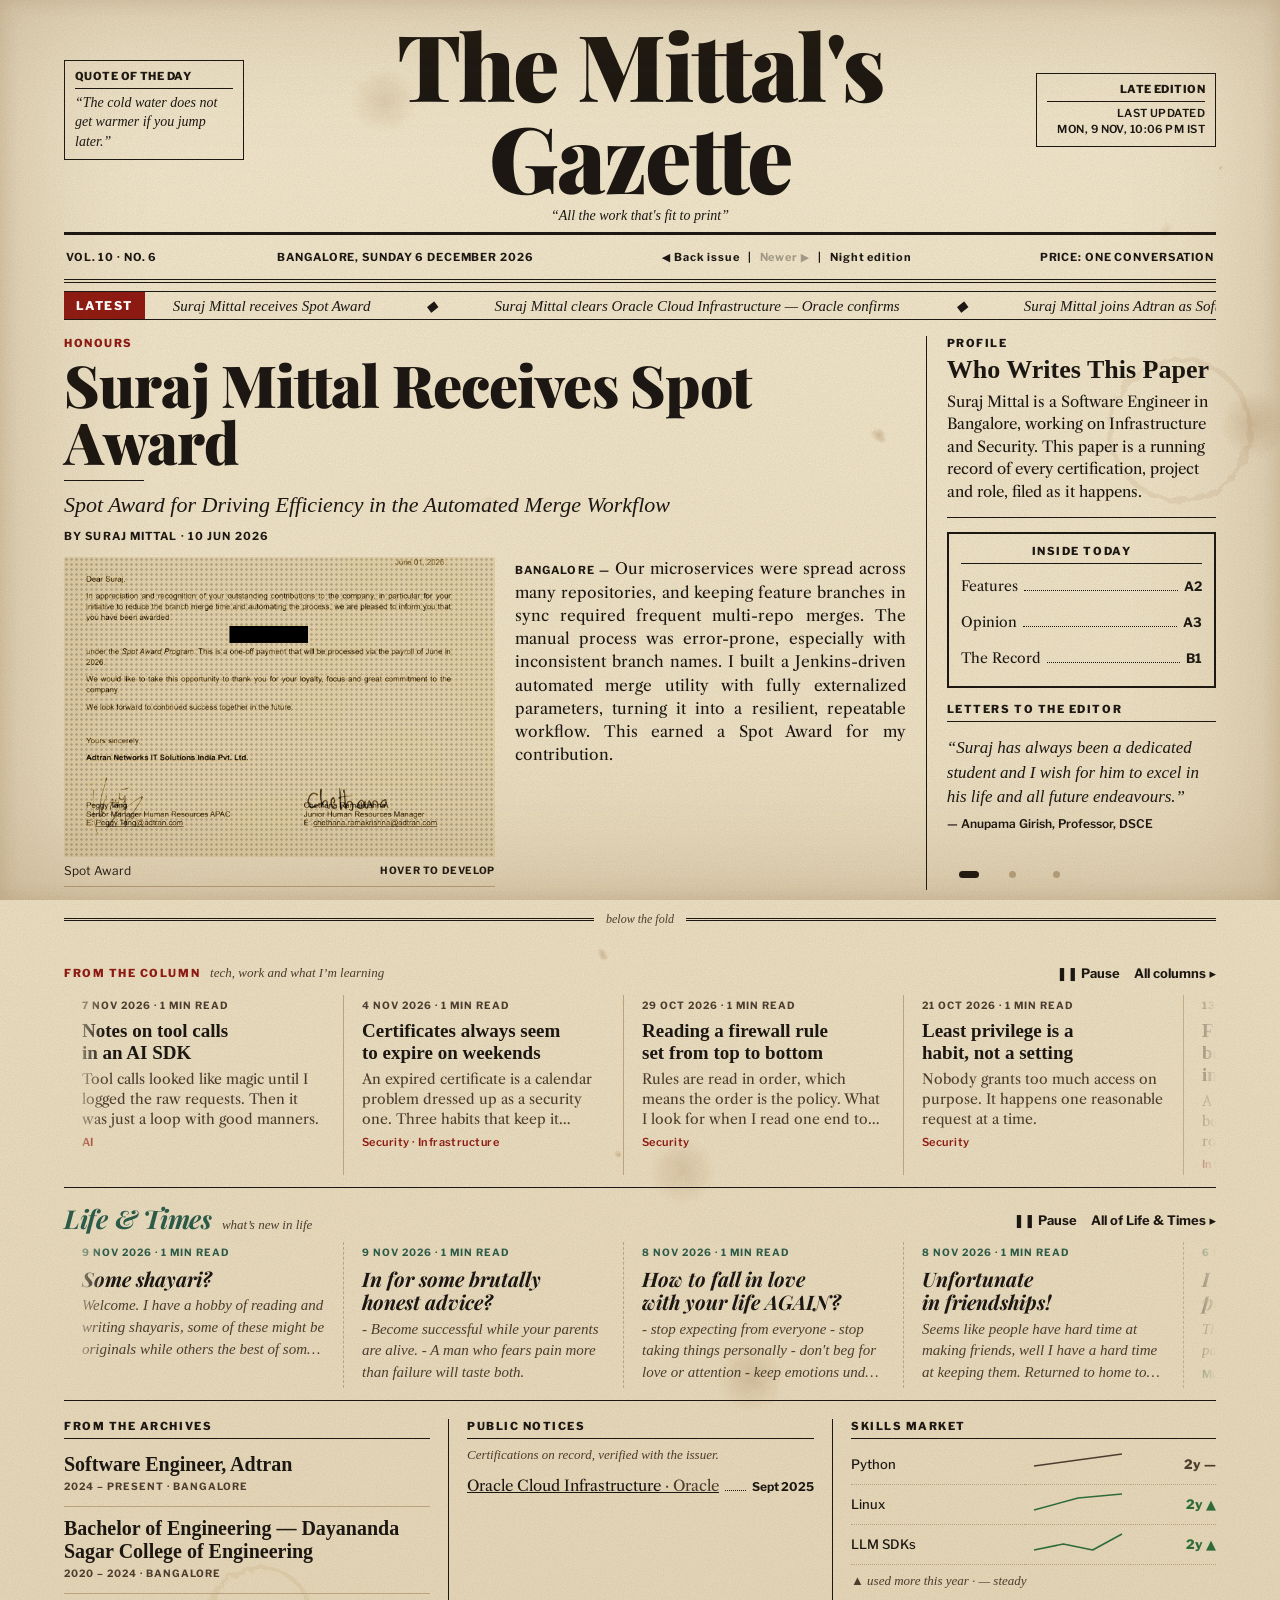
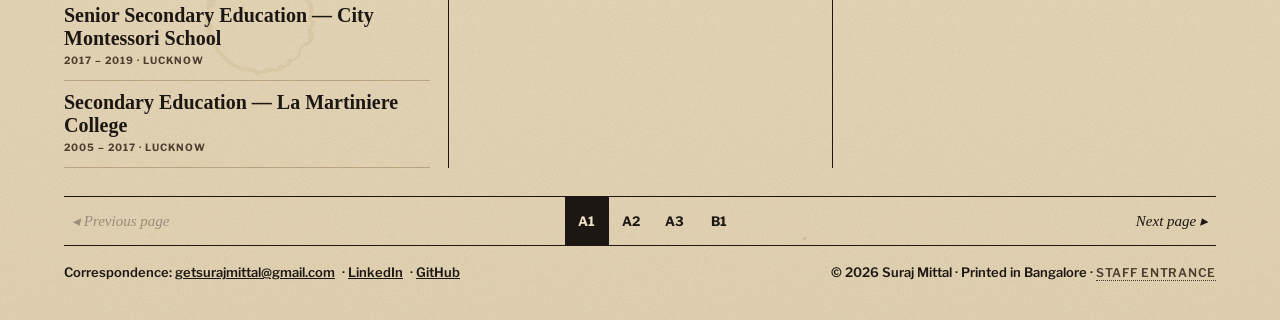
==== commit 8afdd396: "Print photos in the aged paper's tone Photos were shown in neutral grey with bright whites, which lo" ====
--- a/index.html
+++ b/index.html
@@ -8,7 +8,7 @@
 <link rel="preconnect" href="https://fonts.googleapis.com">
 <link rel="preconnect" href="https://fonts.gstatic.com" crossorigin>
 <link href="https://fonts.googleapis.com/css2?family=Old+Standard+TT:ital,wght@0,400;0,700;1,400&family=Playfair+Display:wght@700;800;900&family=Libre+Caslon+Text:ital,wght@0,400;0,700;1,400&family=Libre+Franklin:wght@500;600;700;800&display=swap" rel="stylesheet">
-<link rel="stylesheet" href="styles.css?v=20261109b">
+<link rel="stylesheet" href="styles.css?v=20261109c">
 <script>try{if(localStorage.getItem('gz-theme')==='night')document.documentElement.dataset.theme='night'}catch(e){}</script>
 </head>
 <body>
@@ -155,6 +155,6 @@
 </div>
 
 <noscript><p class="wrap">This paper needs JavaScript to print. Please enable it.</p></noscript>
-<script src="app.js?v=20261109b"></script>
+<script src="app.js?v=20261109c"></script>
 </body>
 </html>
--- a/styles.css
+++ b/styles.css
@@ -318,3 +318,9 @@
   content:"";position:fixed;inset:0;pointer-events:none;z-index:50;
   box-shadow:inset 0 0 140px rgba(110,72,28,.28),inset 0 0 22px rgba(110,72,28,.18);
 }
+/* photos printed on the same aged paper: warm sepia instead of grey, whites taking the paper's tone; hovering still
+   develops them to colour, kept a little warm so they don't jump to stark white */
+:root:not([data-theme="night"]) .photo-frame img{filter:grayscale(1) sepia(.45) contrast(1.05) brightness(1.04);mix-blend-mode:multiply}
+:root:not([data-theme="night"]) .photo.has-img .dots{opacity:.2}
+:root:not([data-theme="night"]) .photo:hover img{filter:sepia(.18) saturate(.92) contrast(1.02)}
+:root:not([data-theme="night"]) .post-body img{filter:sepia(.25) saturate(.9);mix-blend-mode:multiply}
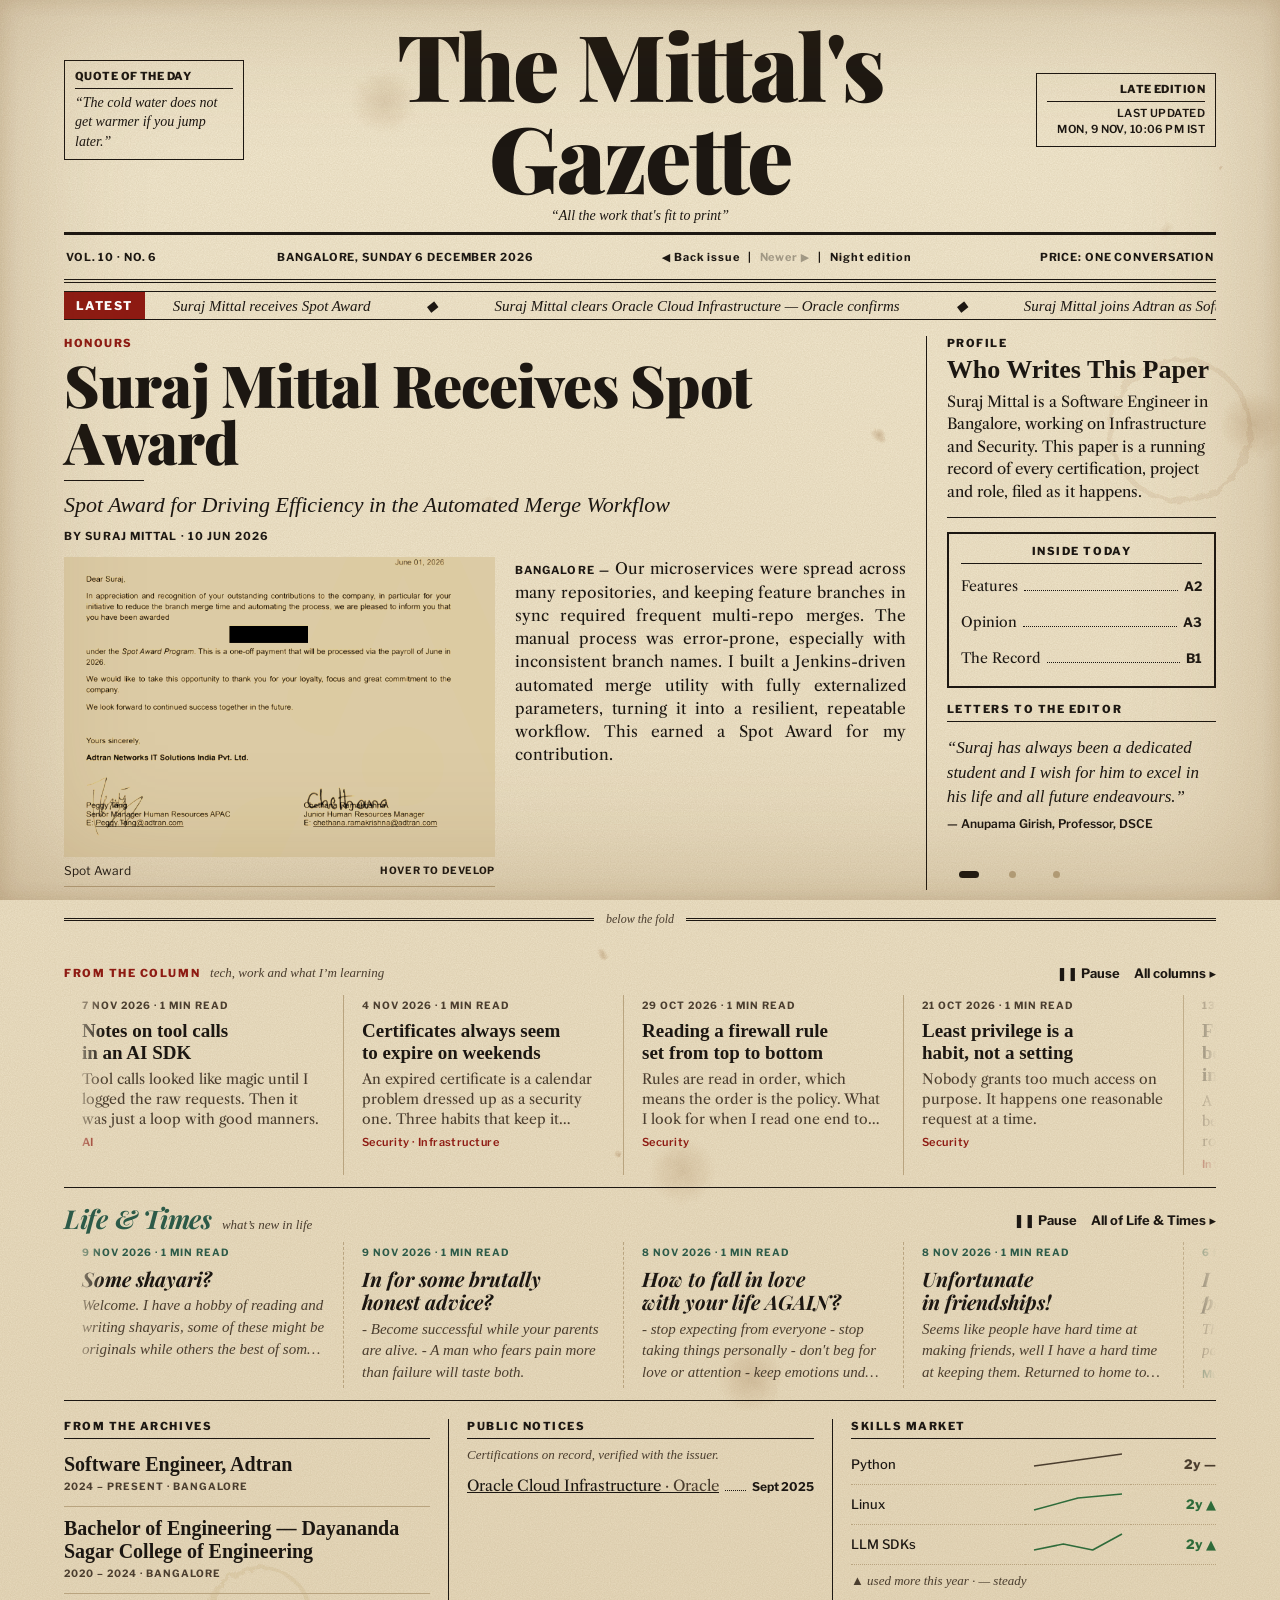
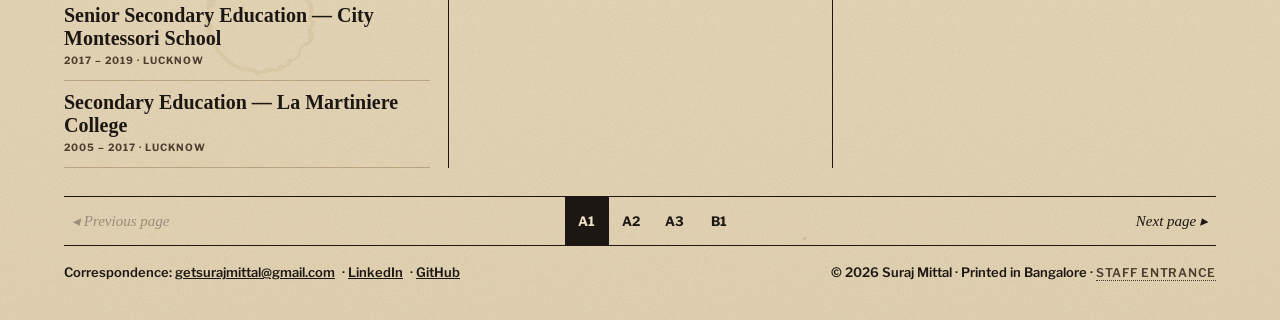
==== commit 049cc16a: "Remove the dot screen from photos The halftone dots over real photos made them hard to read. Photos " ====
--- a/index.html
+++ b/index.html
@@ -8,7 +8,7 @@
 <link rel="preconnect" href="https://fonts.googleapis.com">
 <link rel="preconnect" href="https://fonts.gstatic.com" crossorigin>
 <link href="https://fonts.googleapis.com/css2?family=Old+Standard+TT:ital,wght@0,400;0,700;1,400&family=Playfair+Display:wght@700;800;900&family=Libre+Caslon+Text:ital,wght@0,400;0,700;1,400&family=Libre+Franklin:wght@500;600;700;800&display=swap" rel="stylesheet">
-<link rel="stylesheet" href="styles.css?v=20261109c">
+<link rel="stylesheet" href="styles.css?v=20261109d">
 <script>try{if(localStorage.getItem('gz-theme')==='night')document.documentElement.dataset.theme='night'}catch(e){}</script>
 </head>
 <body>
@@ -155,6 +155,6 @@
 </div>
 
 <noscript><p class="wrap">This paper needs JavaScript to print. Please enable it.</p></noscript>
-<script src="app.js?v=20261109c"></script>
+<script src="app.js?v=20261109d"></script>
 </body>
 </html>
--- a/styles.css
+++ b/styles.css
@@ -321,6 +321,7 @@
 /* photos printed on the same aged paper: warm sepia instead of grey, whites taking the paper's tone; hovering still
    develops them to colour, kept a little warm so they don't jump to stark white */
 :root:not([data-theme="night"]) .photo-frame img{filter:grayscale(1) sepia(.45) contrast(1.05) brightness(1.04);mix-blend-mode:multiply}
-:root:not([data-theme="night"]) .photo.has-img .dots{opacity:.2}
+/* no dot screen over real photos: it made them hard to read */
+.photo.has-img .dots{display:none}
 :root:not([data-theme="night"]) .photo:hover img{filter:sepia(.18) saturate(.92) contrast(1.02)}
 :root:not([data-theme="night"]) .post-body img{filter:sepia(.25) saturate(.9);mix-blend-mode:multiply}
